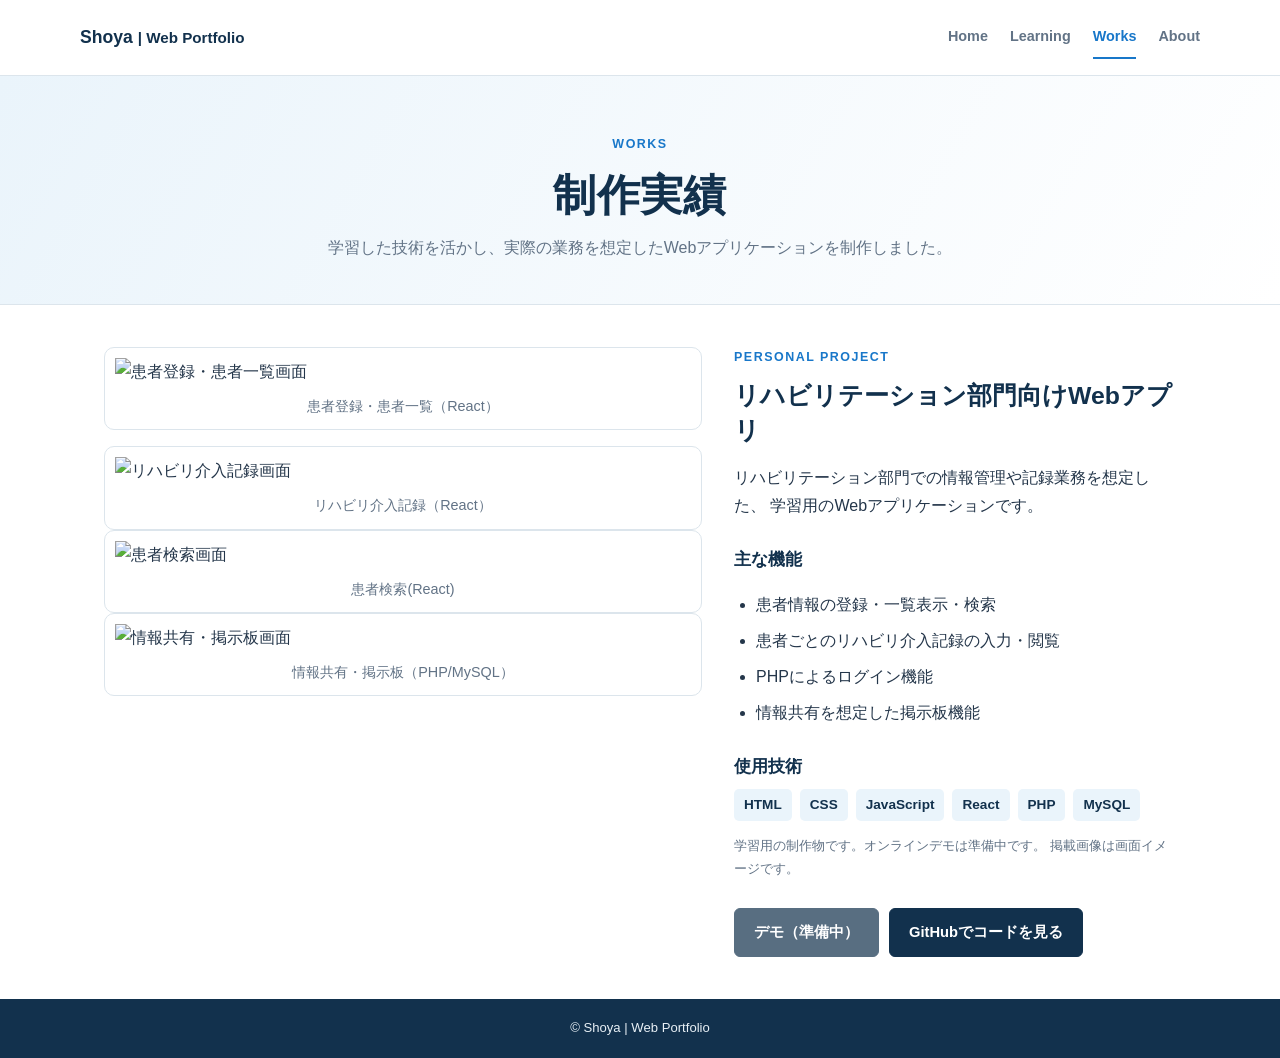
==== works.html @ 1a6b6433 "Add files via upload" ====
<!DOCTYPE html>
<html lang="ja">
<head>
  <meta charset="UTF-8">
  <meta name="viewport" content="width=device-width, initial-scale=1.0">
  <title>制作実績 | Shoya Web Portfolio</title>
  <link rel="stylesheet" href="style.css">
</head>

<body>
  <header class="site-header">
    <a class="logo" href="index.html">Shoya <span>| Web Portfolio</span></a>
    <nav aria-label="メインナビゲーション">
      <a href="index.html">Home</a>
      <a href="learning.html">Learning</a>
      <a class="active" href="works.html">Works</a>
      <a href="about.html">About</a>
    </nav>
  </header>

  <main class="page-main">
    <section class="page-intro">
      <p class="eyebrow">WORKS</p>
      <h1>制作実績</h1>
      <p>学習した技術を活かし、実際の業務を想定したWebアプリケーションを制作しました。</p>
    </section>

    <section class="section compact">
      <article class="rehab-project">

        <div class="rehab-gallery">
          <figure class="rehab-main-image">
            <img
              src="images/denkaru-image-1.png"
              alt="患者登録・患者一覧画面" class="rehab-zoomable" tabindex="0" role="button" aria-label="画像を拡大表示"
            >
            <figcaption>患者登録・患者一覧（React）</figcaption>
          </figure>

          <div class="rehab-sub-images">
            <figure>
              <img
                src="images/denkaru-image-2.png"
                alt="リハビリ介入記録画面" class="rehab-zoomable" tabindex="0" role="button" aria-label="画像を拡大表示"
                loading="lazy"
              >
              <figcaption>リハビリ介入記録（React）</figcaption>
            </figure>

            <figure>
              <img
                src="images/denkaru-image-3.png"
                alt="患者検索画面" class="rehab-zoomable" tabindex="0" role="button" aria-label="画像を拡大表示"
                loading="lazy"
              >
              <figcaption>患者検索(React)</figcaption>
            </figure>

            <figure>
              <img
                src="images/denkaru-image-4.png"
                alt="情報共有・掲示板画面" class="rehab-zoomable" tabindex="0" role="button" aria-label="画像を拡大表示"
                loading="lazy"
              >
              <figcaption>情報共有・掲示板（PHP/MySQL）</figcaption>
            </figure>
          </div>
        </div>

        <div class="rehab-description">
          <p class="eyebrow">PERSONAL PROJECT</p>
          <h2>リハビリテーション部門向けWebアプリ</h2>

          <p>
            リハビリテーション部門での情報管理や記録業務を想定した、
            学習用のWebアプリケーションです。
          </p>

          <h3>主な機能</h3>
          <ul>
            <li>患者情報の登録・一覧表示・検索</li>
            <li>患者ごとのリハビリ介入記録の入力・閲覧</li>
            <li>PHPによるログイン機能</li>
            <li>情報共有を想定した掲示板機能</li>
          </ul>

          <h3>使用技術</h3>
          <div class="tags">
            <span>HTML</span>
            <span>CSS</span>
            <span>JavaScript</span>
            <span>React</span>
            <span>PHP</span>
            <span>MySQL</span>
          </div>

          <p class="note">
            学習用の制作物です。オンラインデモは準備中です。
            掲載画像は画面イメージです。
          </p>

          <div class="button-row">
            <span class="button demo-disabled">デモ（準備中）</span>

            <a
              class="button"
              href="https://github.com/pisuke-web/rehab-management-app"
              target="_blank"
              rel="noopener noreferrer"
            >GitHubでコードを見る</a>
          </div>
        </div>

      </article>
    </section>
  </main>

  <footer class="site-footer">
    <p>© Shoya | Web Portfolio</p>
  </footer>

  <!-- 画像拡大表示 -->
  <div class="image-lightbox" id="imageLightbox" aria-hidden="true">
    <button class="image-lightbox-close" type="button" aria-label="拡大表示を閉じる">×</button>
    <img class="image-lightbox-content" id="imageLightboxContent" alt="">
    <p class="image-lightbox-caption" id="imageLightboxCaption"></p>
  </div>

  <script>
    (() => {
      const lightbox = document.getElementById('imageLightbox');
      const enlarged = document.getElementById('imageLightboxContent');
      const caption = document.getElementById('imageLightboxCaption');
      const closeButton = lightbox.querySelector('.image-lightbox-close');
      let previousFocus = null;

      function openImage(img) {
        previousFocus = img;
        enlarged.src = img.src;
        enlarged.alt = img.alt || '';
        const figure = img.closest('figure');
        const figcaption = figure ? figure.querySelector('figcaption') : null;
        caption.textContent = figcaption ? figcaption.textContent : (img.alt || '');
        lightbox.classList.add('is-open');
        lightbox.setAttribute('aria-hidden', 'false');
        document.body.classList.add('lightbox-open');
        closeButton.focus();
      }

      function closeImage() {
        lightbox.classList.remove('is-open');
        lightbox.setAttribute('aria-hidden', 'true');
        document.body.classList.remove('lightbox-open');
        enlarged.removeAttribute('src');
        if (previousFocus) previousFocus.focus();
      }

      document.querySelectorAll('.rehab-zoomable').forEach((img) => {
        img.addEventListener('click', () => openImage(img));
        img.addEventListener('keydown', (event) => {
          if (event.key === 'Enter' || event.key === ' ') {
            event.preventDefault();
            openImage(img);
          }
        });
      });

      closeButton.addEventListener('click', closeImage);
      lightbox.addEventListener('click', (event) => {
        if (event.target === lightbox) closeImage();
      });
      document.addEventListener('keydown', (event) => {
        if (event.key === 'Escape' && lightbox.classList.contains('is-open')) {
          closeImage();
        }
      });
    })();
  </script>

</body>
</html>
---- style.css ----
:root { --navy: #12314d; --blue: #1877c9; --pale-blue: #eaf4fb; --text: #24364a; --muted: #627386; --line: #dce5ec; --white: #fff; --page: #f7f9fb; }
* { box-sizing: border-box; }
html { scroll-behavior: smooth; }
body { margin: 0; color: var(--text); background: var(--page); font-family: -apple-system, BlinkMacSystemFont, "Segoe UI", "Noto Sans JP", sans-serif; line-height: 1.75; }
a { color: inherit; text-decoration: none; }
h1,
h2,
h3,
p { margin-top: 0; }
h1 { margin-bottom: 18px; color: var(--navy); font-size: clamp(2rem, 4vw, 3.2rem); line-height: 1.35; letter-spacing: .01em; }
h2 { color: var(--navy); font-size: 1.55rem; line-height: 1.4; }
h3 { margin-bottom: 8px; color: var(--navy); font-size: 1.08rem; }
/* Header / navigation */
.site-header { min-height: 76px; padding: 14px max(5%, calc((100% - 1120px) / 2)); display: flex; align-items: center; justify-content: space-between; gap: 24px; background: var(--white); border-bottom: 1px solid var(--line); }
.logo { color: var(--navy); font-size: 1.1rem; font-weight: 800; white-space: nowrap; }
.logo span { font-size: .95rem; font-weight: 600; }
nav { display: flex; align-items: center; gap: 22px; flex-wrap: wrap; }
nav a { padding: 8px 0; color: var(--muted); font-size: .9rem; font-weight: 650; border-bottom: 2px solid transparent; }
nav a:hover,
nav a.active { color: var(--blue); border-bottom-color: var(--blue); }
/* Common text / buttons */
.eyebrow { margin: 0 0 10px; color: var(--blue); font-size: .78rem; font-weight: 800; letter-spacing: .12em; }
.button { display: inline-flex; align-items: center; gap: 12px; margin-top: 14px; padding: 11px 19px; border: 1px solid var(--navy); border-radius: 6px; background: var(--navy); color: var(--white); font-size: .92rem; font-weight: 700; }
.button:hover { background: var(--blue); border-color: var(--blue); }
.button-outline { background: var(--white); color: var(--navy); }
.button-row { display: flex; flex-wrap: wrap; gap: 10px; }
.demo-disabled { opacity: .7; cursor: default; }
.note { margin-top: 14px; color: var(--muted); font-size: .82rem; }
.tags { display: flex; flex-wrap: wrap; gap: 8px; }
.tags span { padding: 4px 10px; border-radius: 5px; background: var(--pale-blue); color: var(--navy); font-size: .85rem; font-weight: 700; }
/* Home page hero */
.hero { min-height: 390px; display: grid; grid-template-columns: 1.1fr .9fr; background: linear-gradient(120deg, #e8f4fc, #fff); }
.hero-copy { align-self: center; max-width: 600px; padding: 64px 8vw 64px max(7vw, calc((100vw - 1120px) / 2)); }
.hero-copy > p:not(.eyebrow) { max-width: 460px; color: #455b70; }
.hero-visual { display: grid; place-items: center; padding: 30px; background: linear-gradient(145deg, #cfe8f8, #8db9d8); }
/* Top-page photo: keep blue background, remove white circle/card */
.hero-visual::before,
.hero-visual::after,
.hero-visual .visual-card::before,
.hero-visual .visual-card::after { content: none !important; display: none !important; }
.hero-visual .visual-card { width: 100%; min-height: 0; display: block; padding: 0; background: transparent; border: 0; border-radius: 0; box-shadow: none; }
.nurse-station-image { display: block; width: 100%; max-width: 800px; height: auto; margin: 0 auto; object-fit: contain; }
/* Home page contents */
.section { max-width: 1120px; margin: 0 auto; padding: 64px 24px; }
.section-heading { margin-bottom: 28px; text-align: center; }
.section-heading > p:last-child { color: var(--muted); }
.card-grid { display: grid; grid-template-columns: repeat(3, 1fr); gap: 18px; }
.card { padding: 25px; background: var(--white); border: 1px solid var(--line); border-radius: 10px; transition: transform .15s, box-shadow .15s; }
.card:hover { transform: translateY(-3px); box-shadow: 0 10px 28px #183b5612; }
.card-icon { display: inline-grid; place-items: center; width: 42px; height: 42px; margin-bottom: 12px; border-radius: 9px; background: var(--pale-blue); color: var(--blue); font-weight: 800; }
.card p { color: var(--muted); }
.text-link { color: var(--blue); font-size: .9rem; font-weight: 700; }
/* Sub-pages / page heading */
.page-main { min-height: calc(100vh - 135px); background: var(--white); }
.page-intro { padding: 58px 24px 42px; text-align: center; background: linear-gradient(120deg, #eaf4fb, #fff); border-bottom: 1px solid var(--line); }
.page-intro h1 { margin-bottom: 10px; font-size: clamp(2rem, 4vw, 2.7rem); }
.page-intro p:last-child { margin-bottom: 0; color: var(--muted); }
.compact { padding-top: 42px; padding-bottom: 42px; }
/* Learning page */
.skill-list { display: grid; grid-template-columns: repeat(2, 1fr); gap: 14px; }
.skill { padding: 20px; background: #fbfdff; border: 1px solid var(--line); border-radius: 8px; }
.skill p { margin: 0; color: var(--muted); }
.timeline { margin-top: 24px; padding-left: 24px; border-left: 2px solid #b8d9f2; }
.timeline-item { position: relative; padding: 0 0 25px 20px; }
.timeline-item:last-child { padding-bottom: 0; }
.timeline-dot { position: absolute; left: -31px; top: 7px; width: 13px; height: 13px; border: 3px solid var(--blue); border-radius: 50%; background: var(--white); }
.timeline-label { margin-bottom: 3px; color: var(--blue); font-size: .82rem; font-weight: 750; }
.timeline-item h3 { margin-bottom: 4px; }
.timeline-item p:last-child { margin-bottom: 0; color: var(--muted); }
/* Certificates */
.certificate-grid { display: grid; grid-template-columns: 1fr 3fr; gap: 20px; width: 100%; max-width: 1000px; margin: 0 auto; align-items: start; }
.certificate-card { min-width: 0; padding: 14px; background: var(--white); border: 1px solid var(--line); border-radius: 10px; }
.certificate-card img { display: block; width: 100%; height: 280px; object-fit: contain; background: var(--page); border-radius: 6px; cursor: zoom-in; }
.certificate-card h3 { margin-top: 12px; }
/* Works page */
.project,
.project.project-rehab { display: grid; grid-template-columns: minmax(0, 1fr) minmax(0, 1fr); gap: 28px; align-items: start; }
.project-left,
.project-content { min-width: 0; }
.project-content { overflow-wrap: anywhere; }
.project-visual { width: 100%; height: auto; min-height: 0; overflow: hidden; border-radius: 14px; }
.project-image { display: block; width: 100%; height: auto; object-fit: contain; object-position: center; border-radius: inherit; }
.project-content > p { color: var(--muted); }
.project-content ul { padding-left: 22px; }
.project-gallery { display: grid; grid-template-columns: 1fr; gap: 16px; width: 100%; margin-top: 18px; align-content: start; }
.project-gallery figure { min-width: 0; margin: 0; padding: 10px; background: var(--white); border: 1px solid var(--line); border-radius: 8px; }
.project-gallery img { display: block; width: 100%; height: auto; object-fit: contain; object-position: center; cursor: zoom-in; }
.project-gallery img:focus-visible { outline: 3px solid var(--blue); outline-offset: 3px; }
.project-gallery figcaption { margin-top: 8px; color: var(--muted); font-size: .9rem; text-align: center; }
/* Optional older rehab-project markup, if used on works.html */
.rehab-project { display: grid; grid-template-columns: minmax(0, 1.15fr) minmax(0, .85fr); gap: 32px; align-items: start; width: 100%; }
.rehab-gallery,
.rehab-description { min-width: 0; }
.rehab-gallery { display: grid; grid-template-columns: 1fr; gap: 16px; }
.rehab-gallery figure { min-width: 0; margin: 0; padding: 10px; background: var(--white); border: 1px solid var(--line); border-radius: 10px; }
.rehab-gallery img { display: block; width: 100%; height: auto; object-fit: contain; object-position: center; }
.rehab-gallery .rehab-zoomable { cursor: zoom-in; }
.rehab-gallery .rehab-zoomable:focus-visible { outline: 3px solid var(--blue); outline-offset: 3px; }
.rehab-gallery figcaption { margin-top: 8px; color: var(--muted); font-size: .9rem; text-align: center; }
.rehab-main-image { margin-bottom: 16px; }
.rehab-description { overflow-wrap: anywhere; }
.rehab-description h2 { margin-bottom: 16px; }
.rehab-description h3 { margin-top: 24px; }
.rehab-description p { overflow-wrap: anywhere; }
.rehab-description ul { padding-left: 22px; }
.rehab-description li { margin-bottom: 8px; }
.rehab-description .tags,
.rehab-description .button-row { display: flex; flex-wrap: wrap; gap: 8px; }
.rehab-description .button-row { gap: 10px; }
/* About page */
.profile-panel { display: block; width: 100%; max-width: 100%; padding: 28px; border: 1px solid var(--line); border-radius: 10px; overflow-wrap: break-word; }
.profile-panel > div { min-width: 0; }
.profile-panel p:last-child { margin-bottom: 0; color: var(--muted); }
.profile-content { width: 100%; min-width: 0; }
.profile-content h3 { margin-top: 0; }
.hobby-panel { display: flex; flex-direction: column; align-items: center; gap: 24px; width: 100%; padding: 30px; border-radius: 10px; background: linear-gradient(120deg, #e8f4fb, #f8fbfd); }
.hobby-mark { display: flex; justify-content: center; align-items: center; width: 100%; min-width: 0; min-height: 0; padding: 0; overflow: hidden; background: transparent; }
.badminton-image { display: block; width: 100%; max-width: 900px; height: auto; max-height: 500px; object-fit: contain; object-position: center; border-radius: 8px; }
.hobby-panel p { margin-bottom: 0; color: var(--muted); }
.hobby-panel > div:last-child,
.hobby-content { width: 100%; max-width: 900px; }
.hobby-panel > div:last-child { text-align: center; }
/* Image lightbox */
body.lightbox-open { overflow: hidden; }
.image-lightbox { position: fixed; inset: 0; z-index: 9999; display: none; flex-direction: column; align-items: center; justify-content: center; gap: 12px; padding: 56px 24px 24px; background: rgba(10, 20, 32, .88); }
.image-lightbox.is-open { display: flex; }
.image-lightbox-content { display: block; width: auto; height: auto; max-width: min(96vw, 1500px); max-height: 82vh; object-fit: contain; background: var(--white); border-radius: 6px; box-shadow: 0 12px 40px rgba(0, 0, 0, .3); }
.image-lightbox-caption { max-width: 90vw; margin: 0; color: var(--white); text-align: center; }
.image-lightbox-close { position: absolute; top: 12px; right: 20px; width: 44px; height: 44px; border: 1px solid rgba(255, 255, 255, .6); border-radius: 50%; background: rgba(255, 255, 255, .12); color: var(--white); font-size: 32px; line-height: 1; cursor: pointer; }
/* Footer */
.site-footer { padding: 18px 24px; background: var(--navy); color: #e8f0f6; text-align: center; font-size: .82rem; }
.site-footer p { margin: 0; }

/* Responsive layout */
@media (max-width: 768px) {.site-header { align-items: flex-start; flex-direction: column; gap: 8px; padding: 14px 20px; }
nav { gap: 16px; }
nav a { font-size: .85rem; }
.hero { grid-template-columns: 1fr; }
.hero-copy { padding: 44px 24px 30px; }
.hero-visual { padding: 24px; }
.section { padding: 44px 20px; }
.card-grid,
  .skill-list,
  .project,
  .project.project-rehab,
  .rehab-project { grid-template-columns: 1fr; }
.certificate-grid { grid-template-columns: 1fr; }
.certificate-card img { height: auto; max-height: 500px; }
.profile-panel,
  .hobby-panel { padding: 20px; }
.rehab-project { gap: 26px; }
.image-lightbox { padding: 56px 12px 18px; }
.image-lightbox-content { max-width: 96vw; max-height: 78vh; }
.badminton-image { max-height: none; }

}

@media (max-width: 600px) {.certificate-grid { grid-template-columns: 1fr; }

}
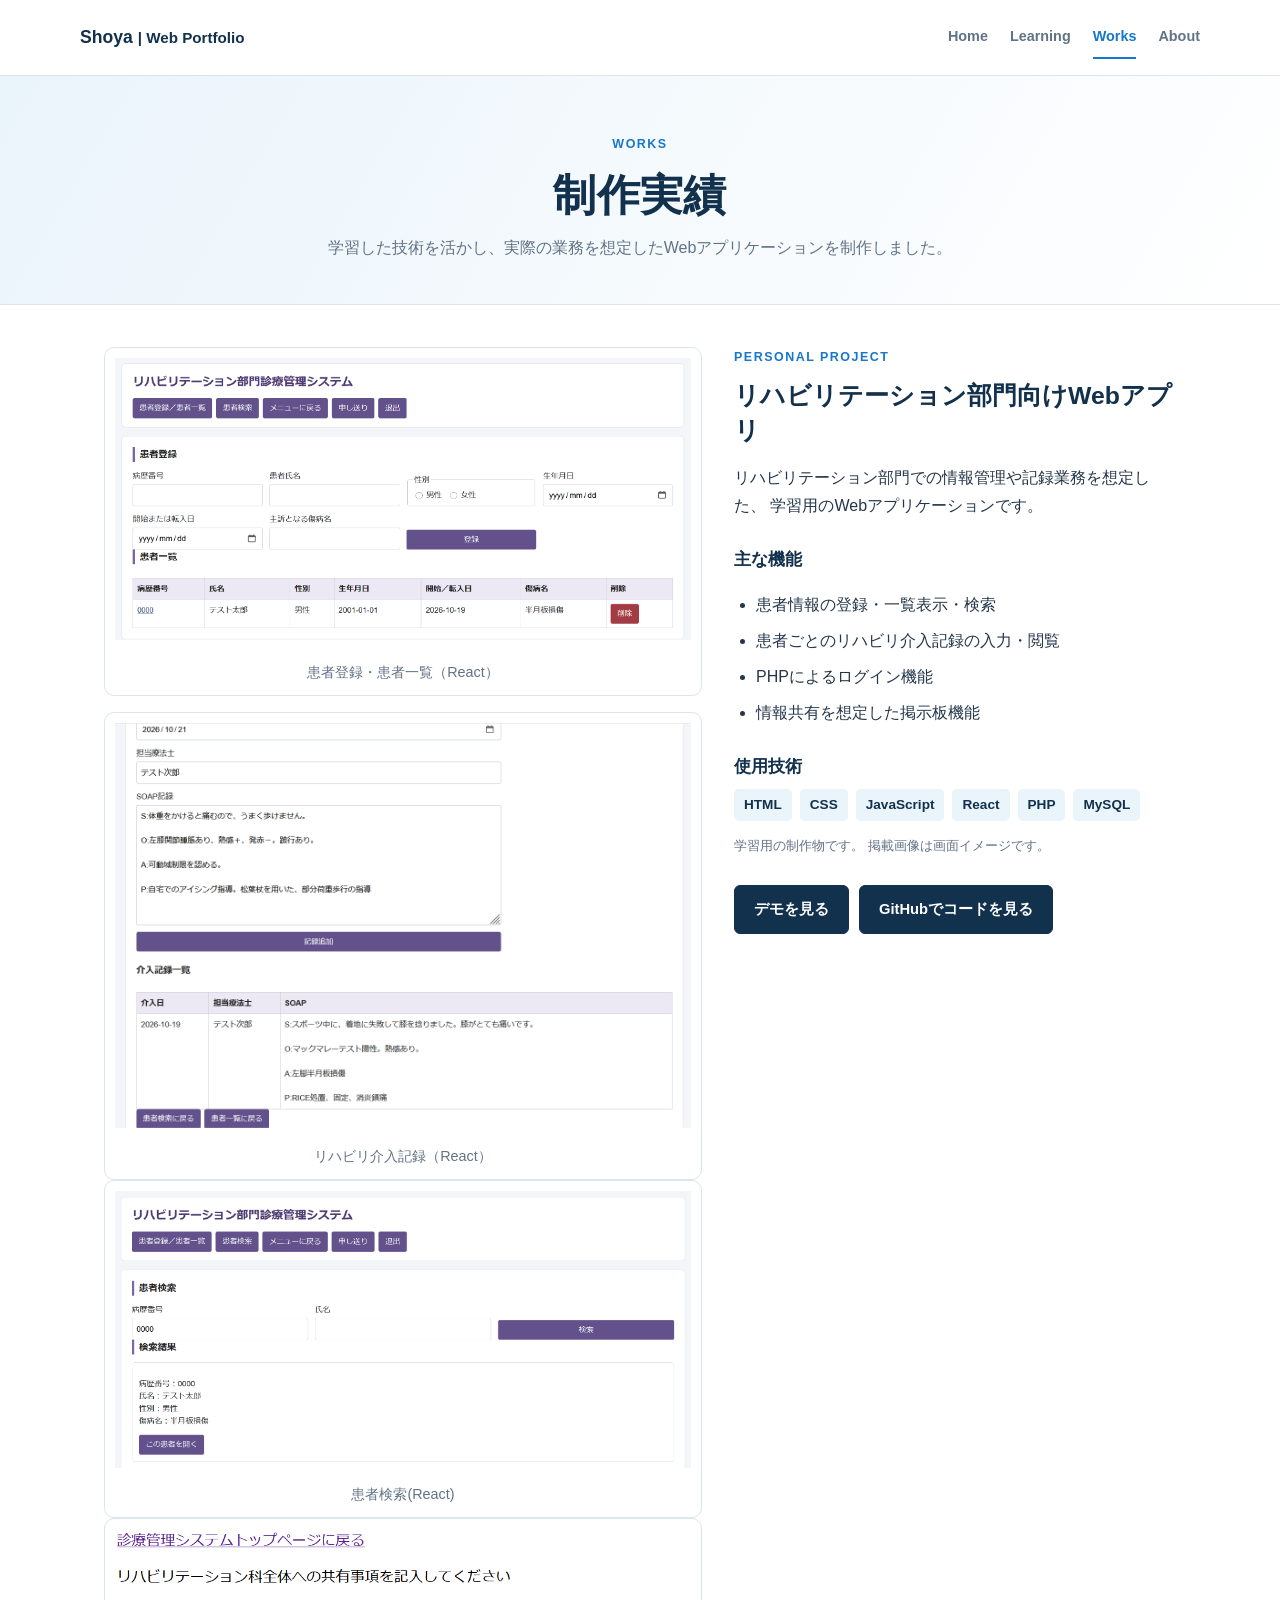
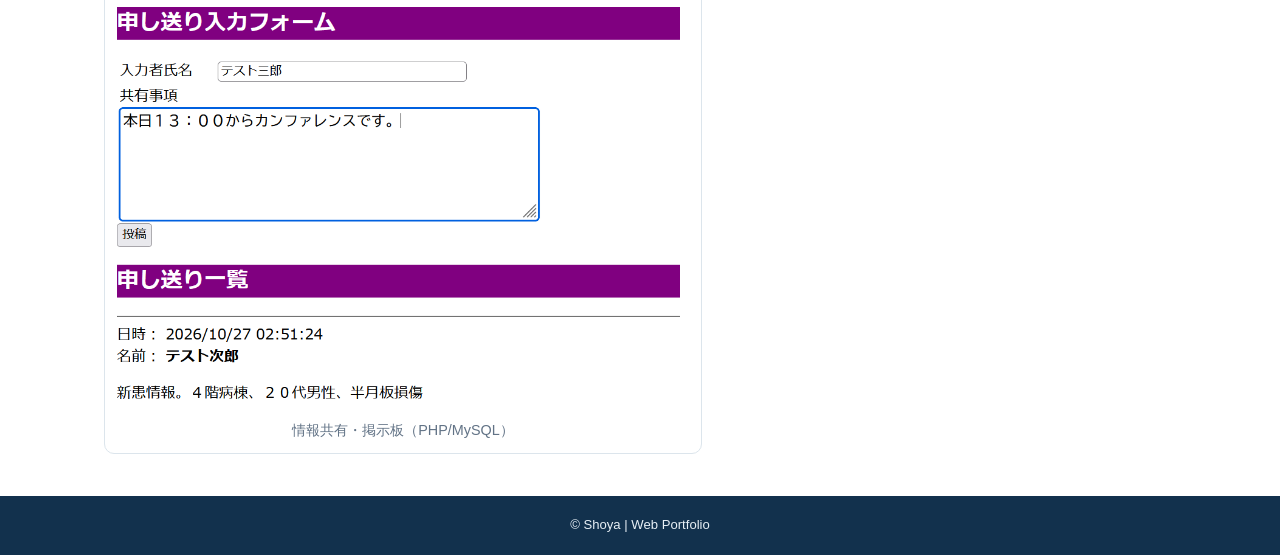
==== commit 0548164b: "Update works.html" ====
--- a/works.html
+++ b/works.html
@@ -95,12 +95,17 @@
           </div>
 
           <p class="note">
-            学習用の制作物です。オンラインデモは準備中です。
+            学習用の制作物です。
             掲載画像は画面イメージです。
           </p>
 
           <div class="button-row">
-            <span class="button demo-disabled">デモ（準備中）</span>
+            <a
+              class="button"
+              href="https://denkaru-demo.infinityfreeapp.com/login.php"
+              target="_blank"
+              rel="noopener noreferrer"
+            >デモを見る</a>
 
             <a
               class="button"
@@ -178,4 +183,4 @@
   </script>
 
 </body>
-</html>+</html>
